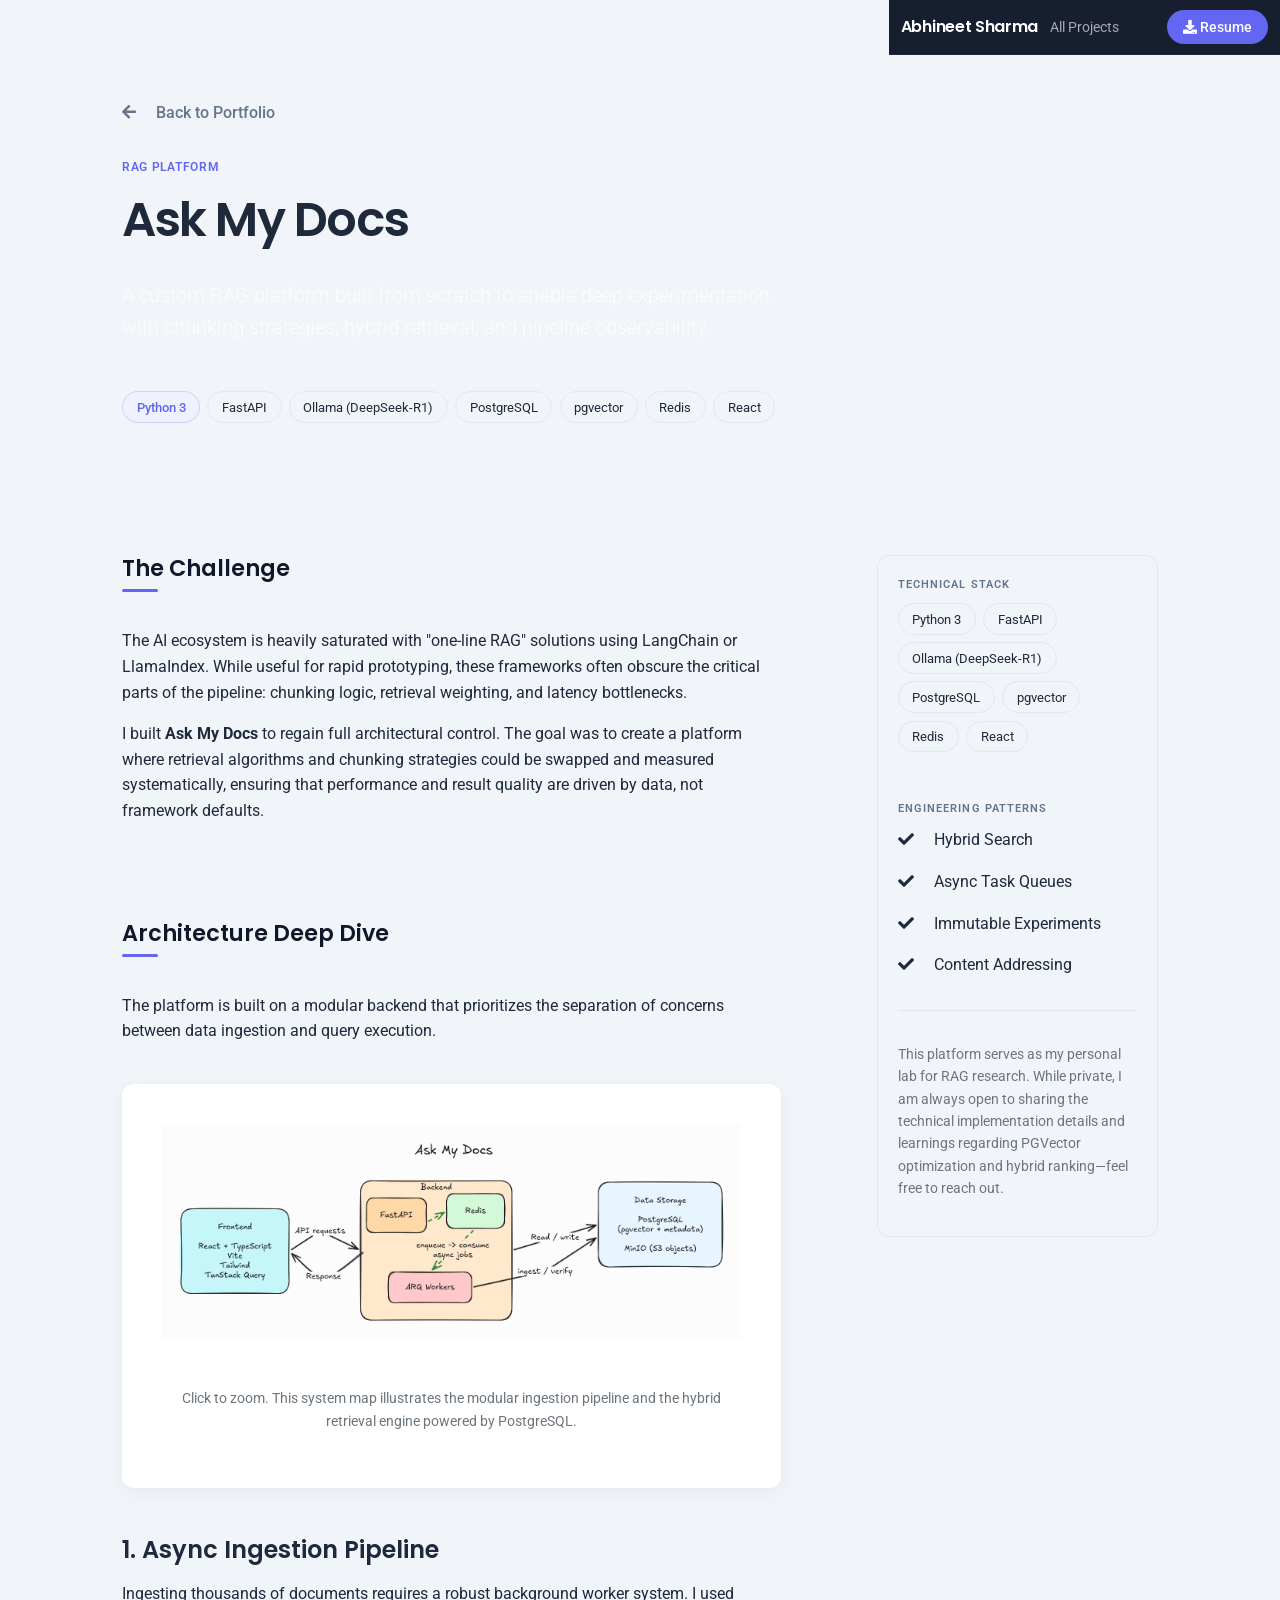
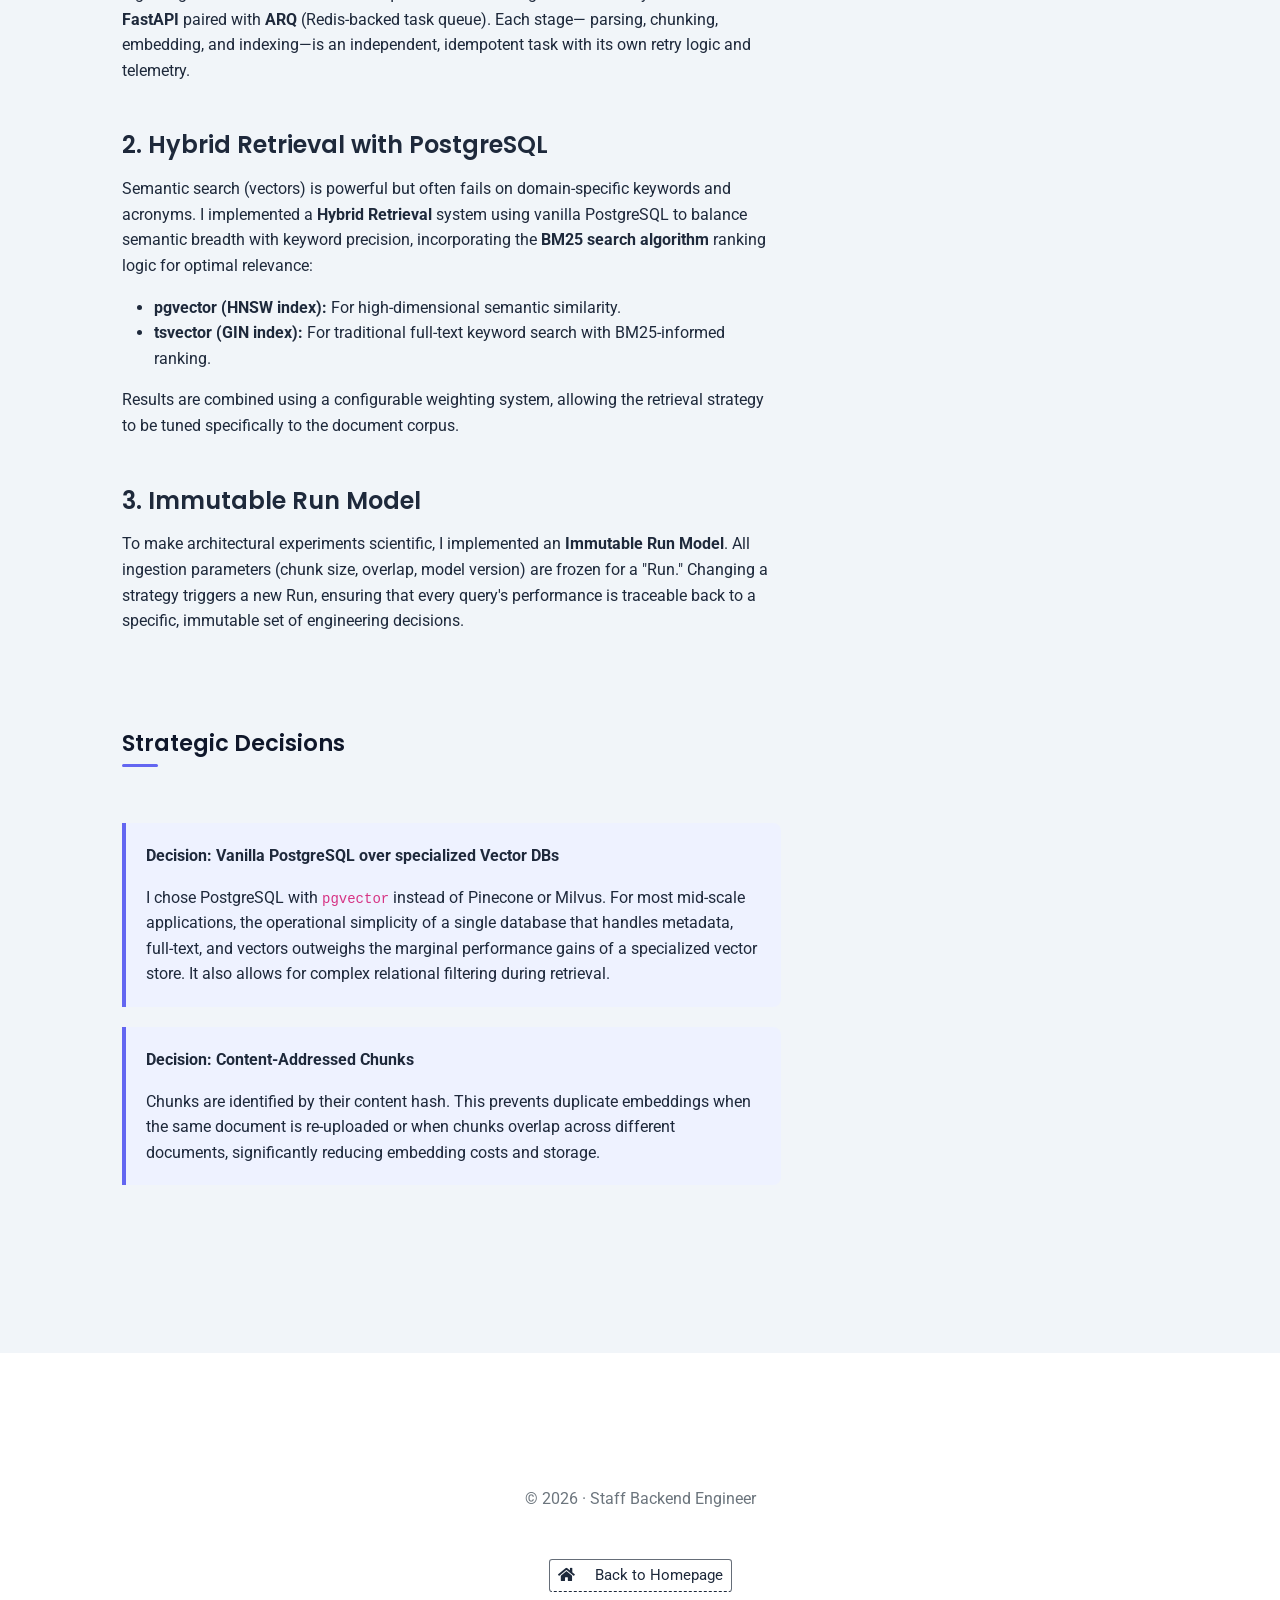
==== projects/ask-my-docs.html @ 699f12a5 "Revamp website: multi-page project deep dives, strategic tech radar, and authoritative case studies" ====
<!DOCTYPE html>
<html lang="en-US">
<head>
  <meta charset="UTF-8" />
  <meta http-equiv="X-UA-Compatible" content="IE=edge" />
  <meta name="viewport" content="width=device-width, initial-scale=1" />
  <meta name="description" content="Ask My Docs — A custom RAG platform built for reproducible retrieval experiments without the overhead of heavy frameworks." />
  <title>Ask My Docs — Abhineet Sharma</title>
  
  <link rel="icon" type="image/jpeg" href="../images/Avatar.jpg" />
  <link rel="apple-touch-icon" href="../images/Avatar.jpg" />

  <!-- Fonts -->
  <link rel="preconnect" href="https://fonts.gstatic.com" crossorigin="anonymous" />
  <link rel="stylesheet" href="https://fonts.googleapis.com/css2?family=Poppins:wght@600&family=Roboto:wght@300;400;500;700&display=swap" />

  <!-- Stylesheets -->
  <link href="../css/font-awesome/css/all.min.css" rel="stylesheet" />
  <link href="../css/bootstrap.min.css" rel="stylesheet" />
  <link href="../css/aos.css" rel="stylesheet" />
  <link href="../css/main.css" rel="stylesheet" />
  <link href="../css/site.css" rel="stylesheet" />

  <style>
    .project-hero {
      padding: 100px 0 60px;
      background: var(--bg-alt);
      border-bottom: 1px solid var(--border-color);
    }
    .architecture-diagram {
      background: white;
      border-radius: 12px;
      padding: 40px;
      margin: 40px 0;
      border: 1px solid var(--border-color);
      text-align: center;
      box-shadow: 0 4px 20px rgba(0,0,0,0.05);
    }
    .zoomable-img {
      cursor: zoom-in;
      transition: opacity 0.2s;
      max-width: 100%;
      background-color: #fcfcfc; /* Off-white background */
      padding: 15px;
      border-radius: 8px;
    }
    .zoomable-img:hover {
      opacity: 0.9;
    }
    .img-overlay {
      position: fixed;
      top: 0; left: 0; width: 100%; height: 100%;
      background: rgba(0,0,0,0.9);
      z-index: 2000;
      display: none;
      cursor: zoom-out;
      align-items: center;
      justify-content: center;
      padding: 40px;
    }
    .img-overlay.active { display: flex; }
    .img-overlay img {
      max-width: 95vw;
      max-height: 95vh;
      object-fit: contain;
      box-shadow: 0 10px 50px rgba(0,0,0,0.5);
      border-radius: 8px;
      background-color: #fcfcfc; /* Off-white background for zoomed version */
      padding: 20px;
    }
    .decision-log {
      background: var(--accent-pale);
      border-left: 4px solid var(--accent);
      padding: 20px;
      border-radius: 0 8px 8px 0;
      margin: 20px 0;
    }
    .back-nav {
      margin-bottom: 2rem;
    }
    .back-link {
      color: var(--text-muted);
      text-decoration: none;
      font-weight: 500;
      transition: color 0.2s;
    }
    .back-link:hover {
      color: var(--accent);
    }
  </style>
</head>

<body id="top">
  <div id="overlay" class="img-overlay">
    <img id="overlay-img" src="" alt="Zoomed Architecture Diagram">
  </div>

  <!-- ===== Navigation ===== -->
  <nav class="site-nav d-print-none" aria-label="Main navigation">
    <div class="container">
      <div class="d-flex align-items-center justify-content-between">
        <a href="../index.html" class="nav-brand">Abhineet Sharma</a>
        <div class="d-flex align-items-center gap-3">
            <a href="../index.html#projects" class="nav-link-item">All Projects</a>
            <a href="../files/abhineet-resume.pdf" target="_blank" class="nav-link-item nav-cta">
                <i class="fas fa-download" aria-hidden="true"></i> Resume
            </a>
        </div>
      </div>
    </div>
  </nav>

  <!-- ===== Project Hero ===== -->
  <header class="project-hero">
    <div class="container">
      <nav class="back-nav" data-aos="fade-up">
        <a href="../index.html#projects" class="back-link">
          <i class="fas fa-arrow-left me-2"></i> Back to Portfolio
        </a>
      </nav>
      <div class="row align-items-center">
        <div class="col-lg-8" data-aos="fade-right">
          <p class="project-kicker mb-2">RAG Platform</p>
          <h1 class="hero-name mb-3">Ask My Docs</h1>
          <p class="hero-tagline" style="font-size: 1.25rem;">
            A custom RAG platform built from scratch to enable deep experimentation with chunking strategies, 
            hybrid retrieval, and pipeline observability.
          </p>
          <div class="skill-chips mt-4">
            <span class="chip featured">Python 3</span>
            <span class="chip">FastAPI</span>
            <span class="chip">Ollama (DeepSeek-R1)</span>
            <span class="chip">PostgreSQL</span>
            <span class="chip">pgvector</span>
            <span class="chip">Redis</span>
            <span class="chip">React</span>
          </div>
        </div>
      </div>
    </div>
  </header>

  <main class="section">
    <div class="container">
      <div class="row g-5">
        
        <!-- Main Content -->
        <div class="col-lg-8">
          
          <section id="problem" class="mb-5" data-aos="fade-up">
            <h2 class="section-title" style="text-align: left; margin-left: 0;">The Challenge</h2>
            <p>
              The AI ecosystem is heavily saturated with "one-line RAG" solutions using LangChain or LlamaIndex. While 
              useful for rapid prototyping, these frameworks often obscure the critical parts of the pipeline: 
              chunking logic, retrieval weighting, and latency bottlenecks.
            </p>
            <p>
              I built <strong>Ask My Docs</strong> to regain full architectural control. The goal was to create 
              a platform where retrieval algorithms and chunking strategies could be swapped and measured 
              systematically, ensuring that performance and result quality are driven by data, not framework defaults.
            </p>
          </section>

          <section id="architecture" class="mb-5" data-aos="fade-up">
            <h2 class="section-title" style="text-align: left; margin-left: 0;">Architecture Deep Dive</h2>
            <p>
              The platform is built on a modular backend that prioritizes the separation of concerns between 
              data ingestion and query execution.
            </p>
            
            <div class="architecture-diagram">
              <img src="../images/ask-my-docs-architecture.png" id="arch-img" alt="Ask My Docs Architecture - Ingestion & Retrieval Pipeline" class="zoomable-img img-fluid rounded">
              <p class="text-muted small mt-4">Click to zoom. This system map illustrates the modular ingestion pipeline and the hybrid retrieval engine powered by PostgreSQL.</p>
            </div>

            <h3 class="h4 mt-4">1. Async Ingestion Pipeline</h3>
            <p>
              Ingesting thousands of documents requires a robust background worker system. I used 
              <strong>FastAPI</strong> paired with <strong>ARQ</strong> (Redis-backed task queue). Each stage—
              parsing, chunking, embedding, and indexing—is an independent, idempotent task with its 
              own retry logic and telemetry.
            </p>

            <h3 class="h4 mt-4">2. Hybrid Retrieval with PostgreSQL</h3>
            <p>
              Semantic search (vectors) is powerful but often fails on domain-specific keywords and acronyms. 
              I implemented a <strong>Hybrid Retrieval</strong> system using vanilla PostgreSQL to balance 
              semantic breadth with keyword precision, incorporating the <strong>BM25 search algorithm</strong> 
              ranking logic for optimal relevance:
            </p>
            <ul>
              <li><strong>pgvector (HNSW index):</strong> For high-dimensional semantic similarity.</li>
              <li><strong>tsvector (GIN index):</strong> For traditional full-text keyword search with BM25-informed ranking.</li>
            </ul>
            <p>
              Results are combined using a configurable weighting system, allowing the retrieval strategy to 
              be tuned specifically to the document corpus.
            </p>

            <h3 class="h4 mt-4">3. Immutable Run Model</h3>
            <p>
              To make architectural experiments scientific, I implemented an <strong>Immutable Run Model</strong>. 
              All ingestion parameters (chunk size, overlap, model version) are frozen for a "Run." Changing 
              a strategy triggers a new Run, ensuring that every query's performance is traceable back to a 
              specific, immutable set of engineering decisions.
            </p>
          </section>

          <section id="decisions" class="mb-5" data-aos="fade-up">
            <h2 class="section-title" style="text-align: left; margin-left: 0;">Strategic Decisions</h2>
            
            <div class="decision-log">
              <strong>Decision: Vanilla PostgreSQL over specialized Vector DBs</strong>
              <p class="mb-0 mt-2">
                I chose PostgreSQL with <code>pgvector</code> instead of Pinecone or Milvus. For most 
                mid-scale applications, the operational simplicity of a single database that handles 
                metadata, full-text, and vectors outweighs the marginal performance gains of a specialized 
                vector store. It also allows for complex relational filtering during retrieval.
              </p>
            </div>

            <div class="decision-log">
              <strong>Decision: Content-Addressed Chunks</strong>
              <p class="mb-0 mt-2">
                Chunks are identified by their content hash. This prevents duplicate embeddings when 
                the same document is re-uploaded or when chunks overlap across different documents, 
                significantly reducing embedding costs and storage.
              </p>
            </div>
          </section>

        </div>

        <!-- Sidebar -->
        <div class="col-lg-4">
          <div class="featured-project-meta-box sticky-top" style="top: 100px;">
            <p class="featured-project-meta-label">Technical Stack</p>
            <div class="skill-chips mb-4">
              <span class="chip">Python 3</span>
              <span class="chip">FastAPI</span>
              <span class="chip">Ollama (DeepSeek-R1)</span>
              <span class="chip">PostgreSQL</span>
              <span class="chip">pgvector</span>
              <span class="chip">Redis</span>
              <span class="chip">React</span>
            </div>

            <p class="featured-project-meta-label">Engineering Patterns</p>
            <ul class="list-unstyled">
              <li class="mb-2"><i class="fas fa-check text-accent me-2"></i> Hybrid Search</li>
              <li class="mb-2"><i class="fas fa-check text-accent me-2"></i> Async Task Queues</li>
              <li class="mb-2"><i class="fas fa-check text-accent me-2"></i> Immutable Experiments</li>
              <li class="mb-2"><i class="fas fa-check text-accent me-2"></i> Content Addressing</li>
            </ul>

            <hr />
            
            <p class="text-muted small">
              This platform serves as my personal lab for RAG research. While private, I am 
              always open to sharing the technical implementation details and learnings 
              regarding PGVector optimization and hybrid ranking—feel free to reach out.
            </p>
          </div>
        </div>

      </div>
    </div>
  </main>

  <!-- ===== Footer ===== -->
  <footer class="section-alt py-5">
    <div class="container text-center">
      <p class="footer-name">Abhineet Sharma</p>
      <p class="text-muted">&copy; 2026 &middot; Staff Backend Engineer</p>
      <a href="../index.html" class="btn btn-outline-secondary btn-sm mt-3">
        <i class="fas fa-home me-2"></i> Back to Homepage
      </a>
    </div>
  </footer>

  <!-- Scripts -->
  <script src="../scripts/bootstrap.bundle.min.js"></script>
  <script src="../scripts/aos.js"></script>
  <script>
    AOS.init({ duration: 800, once: true });
    
    // Theme sync (since this is a subpage)
    (function() {
      var stored = localStorage.getItem('theme');
      var prefersDark = window.matchMedia('(prefers-color-scheme: dark)').matches;
      var isDark = stored ? stored === 'dark' : prefersDark;
      document.documentElement.setAttribute('data-theme', isDark ? 'dark' : 'light');
    })();
    // Zoom functionality
    (function() {
      const img = document.getElementById('arch-img');
      const overlay = document.getElementById('overlay');
      const overlayImg = document.getElementById('overlay-img');
      
      if (img && overlay && overlayImg) {
        img.addEventListener('click', function() {
          overlayImg.src = this.src;
          overlay.classList.add('active');
          document.body.style.overflow = 'hidden'; // Prevent scrolling
        });
        
        overlay.addEventListener('click', function() {
          overlay.classList.remove('active');
          document.body.style.overflow = ''; // Restore scrolling
        });
      }
    })();
  </script>

</body>
</html>
---- css/main.css ----
/* ============================================================
   Abhineet Sharma — Resume
   Built on AWS
   ============================================================ */

/* ------ Design Tokens ------ */
:root {
  --primary:      #0f172a;
  --accent:       #6366f1;
  --accent-light: #818cf8;
  --accent-pale:  #eef2ff;
  --text:         #1e293b;
  --text-muted:   #64748b;
  --bg:           #f1f5f9;
  --white:        #ffffff;
  --border:       #e2e8f0;
  --shadow-sm:    0 1px 3px rgba(0,0,0,.08), 0 1px 2px rgba(0,0,0,.06);
  --shadow:       0 4px 6px -1px rgba(0,0,0,.07), 0 2px 4px -2px rgba(0,0,0,.05);
  --shadow-lg:    0 10px 15px -3px rgba(0,0,0,.1), 0 4px 6px -4px rgba(0,0,0,.05);
  --radius:       12px;
  --radius-sm:    8px;
}

/* ------ Base ------ */
*, *::before, *::after { box-sizing: border-box; }

html { scroll-behavior: smooth; }

body {
  font-family: 'Roboto', system-ui, sans-serif;
  color: var(--text);
  background: var(--bg);
  line-height: 1.6;
  -webkit-font-smoothing: antialiased;
}

/* ------ Navigation ------ */
.site-nav {
  position: sticky;
  top: 0;
  z-index: 1000;
  background: rgba(15, 23, 42, .97);
  backdrop-filter: blur(12px);
  -webkit-backdrop-filter: blur(12px);
  border-bottom: 1px solid rgba(255,255,255,.06);
  padding: .65rem 0;
}

.nav-brand {
  font-family: 'Poppins', sans-serif;
  font-weight: 600;
  font-size: 1rem;
  color: #fff;
  text-decoration: none;
  letter-spacing: -.02em;
}
.nav-brand:hover { color: var(--accent-light); }

.site-nav .navbar-toggler {
  border-color: rgba(255,255,255,.2);
  padding: .25rem .5rem;
}
.site-nav .navbar-toggler-icon {
  background-image: url("data:image/svg+xml,%3csvg xmlns='http://www.w3.org/2000/svg' viewBox='0 0 30 30'%3e%3cpath stroke='rgba(255,255,255,0.75)' stroke-linecap='round' stroke-miterlimit='10' stroke-width='2' d='M4 7h22M4 15h22M4 23h22'/%3e%3c/svg%3e");
}

.nav-link-item {
  color: rgba(255,255,255,.62);
  text-decoration: none;
  font-size: .875rem;
  padding: .35rem .75rem;
  border-radius: 6px;
  transition: color .15s, background .15s;
  display: inline-block;
}
.nav-link-item:hover { color: #fff; background: rgba(255,255,255,.08); }

.nav-cta {
  background: var(--accent) !important;
  color: #fff !important;
  border-radius: 50px !important;
  padding: .35rem 1rem !important;
  font-weight: 500 !important;
  margin-left: .25rem;
}
.nav-cta:hover { background: var(--accent-light) !important; }

/* ------ Hero ------ */
.hero {
  background: linear-gradient(135deg, #0f172a 0%, #1a1840 55%, #0f172a 100%);
  position: relative;
  padding: 5.5rem 0 4.5rem;
  overflow: hidden;
  color: #fff;
}

.hero::after {
  content: '';
  position: absolute;
  inset: 0;
  background: radial-gradient(ellipse at 68% 50%, rgba(99,102,241,.18) 0%, transparent 62%);
  pointer-events: none;
}

.hero-eyebrow {
  font-size: .75rem;
  font-weight: 500;
  letter-spacing: .12em;
  text-transform: uppercase;
  color: var(--accent-light);
  margin-bottom: .9rem;
}

.hero-name {
  font-family: 'Poppins', sans-serif;
  font-size: clamp(2rem, 5vw, 3rem);
  font-weight: 600;
  letter-spacing: -.03em;
  line-height: 1.15;
  margin-bottom: .75rem;
}

.hero-tagline {
  font-size: 1.05rem;
  color: rgba(255,255,255,.72);
  margin-bottom: .6rem;
  font-weight: 300;
}
.accent-text { color: var(--accent-light); font-weight: 500; }

.hero-location {
  font-size: .87rem;
  color: rgba(255,255,255,.45);
  margin-bottom: 0;
}
.hero-email {
  color: rgba(255,255,255,.62);
  text-decoration: none;
  border-bottom: 1px dashed rgba(255,255,255,.25);
  transition: color .15s;
}
.hero-email:hover { color: var(--accent-light); }

.hero-buttons { display: flex; gap: .75rem; flex-wrap: wrap; margin-top: 2rem; }

.btn-accent {
  display: inline-flex;
  align-items: center;
  gap: .45rem;
  background: var(--accent);
  color: #fff;
  border: none;
  padding: .6rem 1.5rem;
  border-radius: 50px;
  font-size: .9rem;
  font-weight: 500;
  text-decoration: none;
  transition: background .2s, transform .15s;
}
.btn-accent:hover { background: var(--accent-light); color: #fff; transform: translateY(-1px); }

.btn-ghost {
  display: inline-flex;
  align-items: center;
  gap: .45rem;
  background: transparent;
  color: rgba(255,255,255,.8);
  border: 1px solid rgba(255,255,255,.22);
  padding: .6rem 1.5rem;
  border-radius: 50px;
  font-size: .9rem;
  font-weight: 400;
  text-decoration: none;
  transition: border-color .2s, color .2s, transform .15s;
}
.btn-ghost:hover { border-color: rgba(255,255,255,.65); color: #fff; transform: translateY(-1px); }

.hero-social { display: flex; gap: .75rem; margin-top: 1.75rem; }
.hero-social a {
  width: 36px; height: 36px;
  border-radius: 50%;
  background: rgba(255,255,255,.07);
  border: 1px solid rgba(255,255,255,.1);
  color: rgba(255,255,255,.55);
  display: flex; align-items: center; justify-content: center;
  font-size: .88rem;
  text-decoration: none;
  transition: background .2s, color .2s, border-color .2s;
}
.hero-social a:hover { background: var(--accent); border-color: var(--accent); color: #fff; }

.hero-photo {
  width: 210px;
  height: 210px;
  object-fit: cover;
  border-radius: 50%;
  border: 3px solid var(--accent);
  box-shadow: 0 0 0 10px rgba(99,102,241,.12), var(--shadow-lg);
}

/* ------ Sections ------ */
.section { padding: 4.5rem 0; }
.section-alt { background: var(--white); }

.section-title {
  font-family: 'Poppins', sans-serif;
  font-size: 1.4rem;
  font-weight: 600;
  color: var(--primary);
  margin-bottom: 2.25rem;
  padding-bottom: .65rem;
  position: relative;
  display: inline-block;
}
.section-title::after {
  content: '';
  position: absolute;
  bottom: 0; left: 0;
  width: 36px; height: 3px;
  background: var(--accent);
  border-radius: 2px;
}

.section-intro {
  max-width: 720px;
  color: var(--text-muted);
  font-size: .95rem;
  line-height: 1.75;
  margin: -1rem 0 1.75rem;
}

/* ------ About ------ */
.about-text {
  font-size: .975rem;
  color: var(--text);
  line-height: 1.85;
  margin: 0;
}

.mantra-card {
  border-left: 3px solid var(--accent);
  margin: 1.35rem 0 0;
  padding: .15rem 0 .15rem 1rem;
}

.mantra-card blockquote {
  color: var(--primary);
  font-family: 'Poppins', sans-serif;
  font-size: .98rem;
  line-height: 1.6;
  margin: 0;
}

.stat-badge {
  background: var(--accent-pale);
  border: 1px solid rgba(99,102,241,.14);
  border-radius: var(--radius);
  padding: 1.25rem 1rem;
  text-align: center;
}
.stat-num {
  font-family: 'Poppins', sans-serif;
  font-size: 1.9rem;
  font-weight: 600;
  color: var(--accent);
  line-height: 1;
}
.stat-label {
  font-size: .7rem;
  color: var(--text-muted);
  margin-top: .3rem;
  text-transform: uppercase;
  letter-spacing: .06em;
}

/* ------ Brand / Principles ------ */
.brand-section { background: var(--bg); }

.principle-card {
  background: var(--white);
  border: 1px solid var(--border);
  border-radius: var(--radius);
  padding: 1.25rem;
  min-height: 100%;
  box-shadow: var(--shadow);
}

.principle-title {
  font-family: 'Poppins', sans-serif;
  font-size: .95rem;
  font-weight: 600;
  color: var(--primary);
  margin: 0 0 .45rem;
}

.principle-text {
  color: var(--text-muted);
  font-size: .84rem;
  line-height: 1.65;
  margin: 0;
}

/* ------ Skills ------ */
.skill-group { margin-bottom: 1.5rem; }
.skill-group:last-child { margin-bottom: 0; }

.skill-group-label {
  font-size: .7rem;
  font-weight: 500;
  letter-spacing: .1em;
  text-transform: uppercase;
  color: var(--text-muted);
  margin-bottom: .75rem;
}

.skill-chips { display: flex; flex-wrap: wrap; gap: .45rem; }

.chip {
  display: inline-flex;
  align-items: center;
  padding: .28rem .85rem;
  border-radius: 50px;
  font-size: .82rem;
  border: 1px solid var(--border);
  background: var(--bg);
  color: var(--text);
  transition: border-color .15s, color .15s;
}
.chip:hover { border-color: var(--accent); color: var(--accent); }
.chip.featured {
  background: var(--accent-pale);
  border-color: rgba(99,102,241,.22);
  color: var(--accent);
  font-weight: 500;
}

/* ------ Strategic Tech Radar ------ */
.radar-card {
  background: var(--white);
  border: 1px solid var(--border);
  border-top: 4px solid var(--accent);
  border-radius: var(--radius);
  padding: 1.5rem;
  height: 100%;
  box-shadow: var(--shadow);
  transition: transform .2s, box-shadow .2s;
  display: flex;
  flex-direction: column;
}
.radar-card:hover { transform: translateY(-3px); box-shadow: var(--shadow-lg); }

.radar-header {
  display: flex;
  align-items: center;
  gap: .65rem;
  margin-bottom: .75rem;
}
.radar-header i { font-size: 1.15rem; }
.radar-header h3 {
  font-family: 'Poppins', sans-serif;
  font-size: 1rem;
  font-weight: 600;
  margin: 0;
  letter-spacing: .05em;
}

.radar-desc {
  font-size: .82rem;
  color: var(--text-muted);
  line-height: 1.5;
  margin-bottom: 1.15rem;
  flex-grow: 1;
}

.radar-card.adopt { border-top-color: #10b981; }
.radar-card.adopt i { color: #10b981; }
.radar-card.trial { border-top-color: var(--accent); }
.radar-card.trial i { color: var(--accent); }
.radar-card.assess { border-top-color: #f59e0b; }
.radar-card.assess i { color: #f59e0b; }
.radar-card.hold { border-top-color: #ef4444; }
.radar-card.hold i { color: #ef4444; }

/* Dark mode overrides */
[data-theme="dark"] .radar-card {
  background: var(--white);
  border-color: var(--border);
}

[data-theme="dark"] .radar-card.adopt { border-top-color: #34d399; }
[data-theme="dark"] .radar-card.trial { border-top-color: var(--accent); }
[data-theme="dark"] .radar-card.assess { border-top-color: #fbbf24; }
[data-theme="dark"] .radar-card.hold { border-top-color: #f87171; }

/* ------ Timeline ------ */
.experience-summary {
  max-width: 900px;
  margin: -1rem 0 2rem;
}

.experience-summary p {
  color: var(--text-muted);
  font-size: .95rem;
  line-height: 1.75;
  margin: 0 0 .9rem;
}

.experience-chips {
  display: flex;
  flex-wrap: wrap;
  gap: .45rem;
}

.timeline {
  position: relative;
  padding-left: 2.25rem;
}
.timeline::before {
  content: '';
  position: absolute;
  left: .45rem;
  top: .75rem;
  bottom: 0;
  width: 2px;
  background: var(--border);
  border-radius: 1px;
}

.tl-item { position: relative; margin-bottom: 1.75rem; }
.tl-item:last-child { margin-bottom: 0; }

.tl-item::before {
  content: '';
  position: absolute;
  left: -1.875rem;
  top: 1.1rem;
  width: 10px; height: 10px;
  border-radius: 50%;
  background: var(--accent);
  border: 2px solid var(--bg);
  box-shadow: 0 0 0 2px var(--accent);
  z-index: 1;
}

.tl-card {
  background: var(--white);
  border: 1px solid var(--border);
  border-radius: var(--radius);
  padding: 1.5rem;
  box-shadow: var(--shadow);
  transition: box-shadow .2s, transform .2s;
}
.tl-card:hover { box-shadow: var(--shadow-lg); transform: translateY(-1px); }

.tl-role {
  font-family: 'Poppins', sans-serif;
  font-size: 1rem;
  font-weight: 600;
  color: var(--primary);
  margin-bottom: .1rem;
}
.tl-company {
  font-size: .9rem;
  font-weight: 500;
  color: var(--accent);
  margin-bottom: .3rem;
}
.domain-pill {
  display: inline-flex;
  align-items: center;
  vertical-align: middle;
  margin-left: .4rem;
  padding: .08rem .48rem;
  border-radius: 50px;
  border: 1px solid rgba(99,102,241,.18);
  background: var(--accent-pale);
  color: var(--accent);
  font-size: .66rem;
  font-family: 'Roboto', system-ui, sans-serif;
  font-weight: 500;
  line-height: 1.4;
  white-space: nowrap;
}
.tl-date {
  font-size: .78rem;
  color: var(--text-muted);
  margin-bottom: .6rem;
  display: flex;
  align-items: center;
  flex-wrap: wrap;
  gap: .35rem;
}
.tl-desc {
  font-size: .88rem;
  color: var(--text-muted);
  margin-bottom: .8rem;
  line-height: 1.6;
}

.badge-current {
  display: inline-block;
  background: rgba(16,185,129,.1);
  color: #059669;
  border: 1px solid rgba(16,185,129,.2);
  border-radius: 50px;
  font-size: .68rem;
  font-weight: 500;
  padding: .12rem .6rem;
  letter-spacing: .04em;
}

.tl-highlights {
  list-style: none;
  padding: 0;
  margin: 0;
}
.tl-highlights li {
  position: relative;
  padding-left: 1.2rem;
  font-size: .875rem;
  color: var(--text);
  margin-bottom: .4rem;
  line-height: 1.55;
}
.tl-highlights li::before {
  content: '';
  position: absolute;
  left: 0;
  top: .58rem;
  width: 5px; height: 5px;
  border-radius: 50%;
  background: var(--accent);
}

/* ------ Selected Work ------ */
.work-card {
  background: var(--white);
  border: 1px solid var(--border);
  border-radius: var(--radius);
  padding: 1.35rem;
  height: 100%;
  box-shadow: var(--shadow);
  transition: box-shadow .2s, transform .2s;
}
.work-card:hover { box-shadow: var(--shadow-lg); transform: translateY(-2px); }

.work-kicker {
  color: var(--accent);
  font-size: .68rem;
  font-weight: 600;
  letter-spacing: .08em;
  text-transform: uppercase;
  margin: 0 0 .55rem;
}

.work-title {
  font-family: 'Poppins', sans-serif;
  color: var(--primary);
  font-size: .98rem;
  line-height: 1.45;
  margin: 0 0 .65rem;
}

.work-text {
  color: var(--text-muted);
  font-size: .86rem;
  line-height: 1.65;
  margin: 0;
}

/* ------ Private Projects ------ */
.project-card {
  background: var(--white);
  border: 1px solid var(--border);
  border-radius: var(--radius);
  padding: 1.1rem 1.15rem;
  box-shadow: var(--shadow);
  height: 100%;
}

.project-head {
  display: flex;
  align-items: center;
  justify-content: space-between;
  gap: .75rem;
  margin-bottom: .55rem;
}

.project-kicker {
  color: var(--accent);
  font-size: .72rem;
  font-weight: 600;
  letter-spacing: .06em;
  text-transform: uppercase;
  margin: 0;
}

.private-badge {
  display: inline-flex;
  align-items: center;
  padding: .12rem .5rem;
  border-radius: 999px;
  border: 1px solid rgba(148,163,184,.25);
  background: rgba(148,163,184,.08);
  color: var(--text-muted);
  font-size: .68rem;
  font-weight: 500;
  white-space: nowrap;
}

.project-title {
  font-family: 'Poppins', sans-serif;
  font-size: .98rem;
  color: var(--primary);
  line-height: 1.45;
  margin: 0 0 .55rem;
}

.project-text {
  color: var(--text-muted);
  font-size: .86rem;
  line-height: 1.65;
  margin: 0 0 .7rem;
}

.project-meta {
  color: var(--text-muted);
  font-size: .74rem;
  line-height: 1.5;
  margin: 0;
}

/* Previous roles */
.prev-roles-card { background: var(--bg); }

.prev-role {
  display: flex;
  align-items: baseline;
  justify-content: space-between;
  gap: 1rem;
  padding: .55rem 0;
  border-bottom: 1px solid var(--border);
}
.prev-role:first-of-type { padding-top: 0; }
.prev-role:last-child { border-bottom: none; padding-bottom: 0; }

.prev-role-info { flex: 1; min-width: 0; }
.prev-role-title { font-size: .875rem; font-weight: 500; color: var(--text); }
.prev-role-company { font-size: .82rem; color: var(--text-muted); }
.prev-role-period { font-size: .77rem; color: var(--text-muted); white-space: nowrap; }

/* ------ Education ------ */
.edu-card {
  background: var(--white);
  border: 1px solid var(--border);
  border-radius: var(--radius);
  padding: 1.5rem;
  box-shadow: var(--shadow);
}

.edu-icon {
  width: 40px; height: 40px;
  border-radius: var(--radius-sm);
  background: var(--accent-pale);
  color: var(--accent);
  display: flex; align-items: center; justify-content: center;
  font-size: 1rem;
  margin-bottom: 1rem;
}

.edu-degree {
  font-family: 'Poppins', sans-serif;
  font-size: .975rem;
  font-weight: 600;
  color: var(--primary);
  margin-bottom: .2rem;
}
.edu-school { font-size: .875rem; color: var(--accent); font-weight: 500; margin-bottom: .2rem; }
.edu-period { font-size: .77rem; color: var(--text-muted); margin-bottom: .75rem; }
.edu-desc { font-size: .875rem; color: var(--text-muted); line-height: 1.65; margin-bottom: 1rem; }

/* Thesis */
.thesis-card {
  background: linear-gradient(135deg, var(--accent-pale) 0%, var(--white) 100%);
  border: 1px solid rgba(99,102,241,.18);
  border-left: 4px solid var(--accent);
  border-radius: var(--radius);
  padding: 1.5rem;
}
.thesis-label {
  font-size: .68rem;
  text-transform: uppercase;
  letter-spacing: .1em;
  color: var(--accent);
  font-weight: 500;
  margin-bottom: .5rem;
}
.thesis-title {
  font-family: 'Poppins', sans-serif;
  font-size: .95rem;
  font-weight: 600;
  color: var(--primary);
  margin-bottom: .6rem;
  line-height: 1.45;
}
.thesis-desc {
  font-size: .84rem;
  color: var(--text-muted);
  line-height: 1.65;
  margin-bottom: .85rem;
}
.thesis-link {
  font-size: .82rem;
  color: var(--accent);
  text-decoration: none;
  font-weight: 500;
}
.thesis-link:hover { color: var(--accent-light); }

/* ------ Footer ------ */
footer {
  background: var(--primary);
  padding: 2.5rem 0;
  text-align: center;
}
.footer-name {
  font-family: 'Poppins', sans-serif;
  font-size: 1.05rem;
  font-weight: 600;
  color: #fff;
  margin-bottom: .6rem;
}
.footer-social { display: flex; justify-content: center; gap: .75rem; margin-bottom: 1.25rem; }
.footer-social a {
  width: 34px; height: 34px;
  border-radius: 50%;
  background: rgba(255,255,255,.07);
  border: 1px solid rgba(255,255,255,.1);
  color: rgba(255,255,255,.5);
  display: flex; align-items: center; justify-content: center;
  font-size: .85rem;
  text-decoration: none;
  transition: background .2s, color .2s, border-color .2s;
}
.footer-social a:hover { background: var(--accent); border-color: var(--accent); color: #fff; }
.footer-copy { font-size: .78rem; color: rgba(255,255,255,.28); }
.footer-copy .credit { color: var(--accent-light); }

/* ------ Writing / Blog Cards ------ */
.writing-summary {
  display: flex;
  align-items: stretch;
  flex-wrap: wrap;
  gap: .85rem;
  margin-bottom: 1.25rem;
}

.writing-summary-item {
  background: var(--white);
  border: 1px solid var(--border);
  border-radius: var(--radius-sm);
  padding: .85rem 1rem;
  box-shadow: var(--shadow-sm);
}

.writing-summary-label {
  display: block;
  font-size: .68rem;
  color: var(--text-muted);
  text-transform: uppercase;
  letter-spacing: .08em;
  margin-bottom: .25rem;
}

.writing-summary-item strong {
  font-family: 'Poppins', sans-serif;
  color: var(--accent);
  font-size: 1.55rem;
  line-height: 1;
}

.writing-summary-tags {
  flex: 1;
  min-width: min(100%, 320px);
}

.tag-count {
  opacity: .65;
  margin-left: .15rem;
}

.post-card {
  background: var(--white);
  border: 1px solid var(--border);
  border-radius: var(--radius);
  padding: 1.25rem 1.5rem;
  box-shadow: var(--shadow);
  transition: box-shadow .2s, transform .2s;
  display: flex;
  flex-direction: column;
  height: 100%;
}
.post-card:hover { box-shadow: var(--shadow-lg); transform: translateY(-2px); }

.post-title {
  font-family: 'Poppins', sans-serif;
  font-size: .95rem;
  font-weight: 600;
  color: var(--primary);
  margin-bottom: .5rem;
  line-height: 1.4;
  text-decoration: none;
  display: block;
}
.post-title:hover { color: var(--accent); }

.post-meta {
  font-size: .75rem;
  color: var(--text-muted);
  display: flex;
  align-items: center;
  gap: .6rem;
  margin-bottom: .75rem;
  flex-wrap: wrap;
}
.post-meta i { font-size: .7rem; }

.post-summary {
  font-size: .82rem;
  color: var(--text-muted);
  line-height: 1.6;
  margin-bottom: .6rem;
  flex-grow: 1;
}

.post-ai-credit {
  font-size: .65rem;
  color: var(--text-muted);
  opacity: .6;
  display: flex;
  align-items: center;
  gap: .3rem;
  margin-top: .4rem;
}

.post-tags { display: flex; flex-wrap: wrap; gap: .35rem; margin-top: auto; padding-top: .75rem; }
.post-tag {
  font-size: .7rem;
  padding: .15rem .6rem;
  border-radius: 50px;
  background: var(--accent-pale);
  color: var(--accent);
  border: 1px solid rgba(99,102,241,.15);
}

.writing-cta {
  font-size: .875rem;
  color: var(--accent);
  text-decoration: none;
  font-weight: 500;
  display: inline-flex;
  align-items: center;
  gap: .4rem;
  margin-top: 1.75rem;
}
.writing-cta:hover { color: var(--accent-light); }

/* ------ Career Timeline (horizontal) ------ */
.career-tl-wrap {
  overflow-x: auto;
  -webkit-overflow-scrolling: touch;
  margin-bottom: 3rem;
}

.career-tl {
  position: relative;
  min-width: 600px;
  height: 130px;
}

.career-tl::before {
  content: '';
  position: absolute;
  left: 0; right: 0;
  top: 50%;
  height: 2px;
  background: linear-gradient(to right, rgba(99,102,241,.2), var(--accent));
  transform: translateY(-50%);
}

.ct-node {
  position: absolute;
  top: 0; bottom: 0;
  transform: translateX(-50%);
  display: flex;
  flex-direction: column;
  align-items: center;
  justify-content: center;
}

.ct-dot {
  width: 10px; height: 10px;
  border-radius: 50%;
  background: var(--accent);
  border: 2px solid var(--white);
  box-shadow: 0 0 0 2px var(--accent);
  flex-shrink: 0;
  z-index: 2;
}

.ct-dot.ct-edu {
  background: var(--white);
  border-color: var(--accent);
}

.ct-above {
  height: 50px;
  display: flex;
  flex-direction: column;
  justify-content: flex-end;
  align-items: center;
  text-align: center;
  white-space: nowrap;
  padding-bottom: 7px;
}

.ct-below {
  height: 50px;
  display: flex;
  flex-direction: column;
  justify-content: flex-start;
  align-items: center;
  text-align: center;
  white-space: nowrap;
  padding-top: 7px;
}

.ct-co {
  font-size: .72rem;
  font-weight: 600;
  color: var(--primary);
  line-height: 1.3;
  display: block;
}

.ct-yr {
  font-size: .62rem;
  color: var(--text-muted);
  display: block;
}

/* ------ Now (Currently Learning) ------ */
.now-card {
  background: var(--white);
  border: 1px solid var(--border);
  border-radius: var(--radius);
  padding: 1.35rem;
  height: 100%;
  box-shadow: var(--shadow);
  display: flex;
  flex-direction: column;
  gap: .65rem;
  transition: box-shadow .2s, transform .2s;
}
.now-card:hover { box-shadow: var(--shadow-lg); transform: translateY(-2px); }

.now-icon-wrap {
  width: 38px; height: 38px;
  border-radius: var(--radius-sm);
  background: var(--accent-pale);
  color: var(--accent);
  display: flex; align-items: center; justify-content: center;
  font-size: .95rem;
  flex-shrink: 0;
}

.now-topic {
  font-family: 'Poppins', sans-serif;
  font-size: .92rem;
  font-weight: 600;
  color: var(--primary);
  margin: 0;
  line-height: 1.4;
}

.now-text {
  font-size: .84rem;
  color: var(--text-muted);
  line-height: 1.65;
  margin: 0;
  flex-grow: 1;
}

.now-output {
  display: flex;
  flex-wrap: wrap;
  gap: .35rem;
  padding-top: .25rem;
  margin-top: auto;
}

.now-pill {
  font-size: .68rem;
  font-weight: 500;
  padding: .15rem .6rem;
  border-radius: 50px;
  background: rgba(99,102,241,.08);
  color: var(--accent);
  border: 1px solid rgba(99,102,241,.15);
}

.now-updated {
  font-size: .78rem;
  color: var(--text-muted);
  margin: 0;
}

/* ------ Featured Projects ------ */
.featured-project-card {
  background: var(--white);
  border: 1px solid var(--border);
  border-left: 4px solid var(--accent);
  border-radius: var(--radius);
  padding: 2rem;
  box-shadow: var(--shadow);
  transition: box-shadow .2s;
}
.featured-project-card:hover { box-shadow: var(--shadow-lg); }

.featured-project-title {
  font-family: 'Poppins', sans-serif;
  font-size: 1.25rem;
  font-weight: 600;
  color: var(--primary);
  margin: 0 0 .7rem;
  line-height: 1.3;
}

.featured-project-lead {
  font-size: .93rem;
  color: var(--text-muted);
  line-height: 1.75;
  margin-bottom: 1.25rem;
}

.featured-project-section-label {
  font-size: .68rem;
  font-weight: 600;
  text-transform: uppercase;
  letter-spacing: .1em;
  color: var(--text-muted);
  margin: 0 0 .65rem;
}

.featured-project-meta-box {
  background: var(--bg);
  border: 1px solid var(--border);
  border-radius: var(--radius);
  padding: 1.25rem;
}

.featured-project-meta-label {
  font-size: .68rem;
  font-weight: 600;
  text-transform: uppercase;
  letter-spacing: .1em;
  color: var(--text-muted);
  margin: 0 0 .6rem;
}

/* ------ Print ------ */
.print-header { padding: 1rem 0 .5rem; }
.print-header h1 { font-size: 1.5rem; margin-bottom: .25rem; }
.print-header p { font-size: .82rem; color: #555; margin-bottom: .15rem; }

@media print {
  body { background: #fff; }
  .section { padding: 1.5rem 0; }
  .section-alt { background: #fff; }
  .tl-card, .edu-card { box-shadow: none; border: 1px solid #ddd; }
  .tl-card:hover, .edu-card:hover { transform: none; }
  .stat-badge { background: #f5f5f5; border: 1px solid #ddd; }
  .thesis-card { background: #fafafa; }
}

/* ------ Responsive ------ */
@media (max-width: 991px) {
  .hero-photo { width: 170px; height: 170px; }
}

@media (max-width: 767px) {
  .hero { padding: 3.5rem 0 3rem; }
  .hero-photo { width: 140px; height: 140px; }
  .section { padding: 3rem 0; }
  .timeline { padding-left: 1.75rem; }
  .tl-item::before { left: -1.5rem; }
  .timeline::before { left: .35rem; }
}

@media (max-width: 575px) {
  .hero-buttons { flex-direction: column; align-items: flex-start; }
  .btn-accent, .btn-ghost { width: 100%; justify-content: center; }
}

/* ------ Dark Mode Toggle ------ */
.dark-toggle {
  width: 32px; height: 32px;
  border-radius: 50%;
  border: 1px solid rgba(255,255,255,.18);
  background: rgba(255,255,255,.06);
  color: rgba(255,255,255,.6);
  display: inline-flex;
  align-items: center;
  justify-content: center;
  font-size: .82rem;
  cursor: pointer;
  transition: background .2s, color .2s, border-color .2s;
  padding: 0;
}
.dark-toggle:hover { background: rgba(255,255,255,.14); color: #fff; }

/* ------ Dark Mode Theme ------ */
[data-theme="dark"] {
  --primary:      #e2e8f0;
  --accent:       #818cf8;
  --accent-light: #a5b4fc;
  --accent-pale:  rgba(99,102,241,.12);
  --text:         #cbd5e1;
  --text-muted:   #94a3b8;
  --bg:           #0f172a;
  --white:        #1e293b;
  --border:       #334155;
  --shadow-sm:    0 1px 3px rgba(0,0,0,.4), 0 1px 2px rgba(0,0,0,.3);
  --shadow:       0 4px 6px -1px rgba(0,0,0,.35), 0 2px 4px -2px rgba(0,0,0,.25);
  --shadow-lg:    0 10px 15px -3px rgba(0,0,0,.5), 0 4px 6px -4px rgba(0,0,0,.3);
}

[data-theme="dark"] body { background: var(--bg); color: var(--text); }

[data-theme="dark"] .section-alt { background: var(--white); }

[data-theme="dark"] .chip {
  background: var(--bg);
  border-color: var(--border);
  color: var(--text);
}
[data-theme="dark"] .chip.featured {
  background: var(--accent-pale);
  border-color: rgba(129,140,248,.25);
  color: var(--accent);
}

[data-theme="dark"] .tl-card,
[data-theme="dark"] .edu-card,
[data-theme="dark"] .post-card,
[data-theme="dark"] .repo-card,
[data-theme="dark"] .github-summary-card {
  background: var(--white);
  border-color: var(--border);
}

[data-theme="dark"] .tl-item::before {
  border-color: var(--bg);
}

[data-theme="dark"] .career-tl::before {
  background: linear-gradient(to right, rgba(129,140,248,.15), var(--accent));
}

[data-theme="dark"] .ct-dot {
  border-color: var(--bg);
}
[data-theme="dark"] .ct-dot.ct-edu {
  background: var(--bg);
  border-color: var(--accent);
}

[data-theme="dark"] .stat-badge {
  background: var(--accent-pale);
  border-color: rgba(129,140,248,.2);
}

[data-theme="dark"] .thesis-card {
  background: linear-gradient(135deg, var(--accent-pale) 0%, var(--white) 100%);
  border-color: rgba(129,140,248,.2);
}

[data-theme="dark"] .contact-input {
  background: var(--bg);
  border-color: var(--border);
  color: var(--text);
}
[data-theme="dark"] .contact-input:focus {
  border-color: var(--accent);
  background: var(--bg);
  color: var(--text);
}
[data-theme="dark"] .contact-input::placeholder { color: var(--text-muted); }

[data-theme="dark"] .form-label { color: var(--text); }

[data-theme="dark"] footer {
  background: #0a0f1e;
}
[data-theme="dark"] .footer-name { color: #fff; }
[data-theme="dark"] .footer-social a { color: rgba(255,255,255,.65); }
[data-theme="dark"] .footer-copy { color: rgba(255,255,255,.35); }

/* ------ GitHub Repos ------ */
.github-summary-card {
  background: var(--white);
  border: 1px solid var(--border);
  border-left: 4px solid var(--accent);
  border-radius: var(--radius);
  padding: 1.25rem 1.5rem;
  font-size: .9rem;
  color: var(--text);
  line-height: 1.6;
}

.github-projects-heading {
  font-family: 'Poppins', sans-serif;
  font-size: 1rem;
  font-weight: 600;
  color: var(--text-muted);
  text-transform: uppercase;
  letter-spacing: .07em;
}

.repo-card {
  background: var(--white);
  border: 1px solid var(--border);
  border-radius: var(--radius);
  padding: 1.25rem 1.5rem;
  box-shadow: var(--shadow);
  height: 100%;
  transition: box-shadow .2s, transform .2s;
  display: flex;
  flex-direction: column;
}
.repo-card:hover { box-shadow: var(--shadow-lg); transform: translateY(-2px); }

.repo-name {
  font-family: 'Poppins', sans-serif;
  font-size: .92rem;
  font-weight: 600;
  color: var(--primary);
  margin-bottom: .4rem;
  display: flex;
  align-items: center;
  gap: .4rem;
}
.repo-name a { color: inherit; text-decoration: none; }
.repo-name a:hover { color: var(--accent); }

.repo-private {
  font-size: .72rem;
  color: var(--text-muted);
}

.repo-desc {
  font-size: .82rem;
  color: var(--text-muted);
  line-height: 1.55;
  margin-bottom: .75rem;
  flex-grow: 1;
}

.repo-meta {
  display: flex;
  align-items: center;
  gap: .75rem;
  font-size: .75rem;
  color: var(--text-muted);
}

.repo-lang {
  display: flex;
  align-items: center;
  gap: .3rem;
}
.repo-lang-dot {
  width: 10px; height: 10px;
  border-radius: 50%;
  background: var(--accent);
  flex-shrink: 0;
}

/* ------ Contact Form ------ */
.contact-form { }

.contact-input {
  background: var(--white);
  border: 1px solid var(--border);
  border-radius: var(--radius-sm);
  color: var(--text);
  font-size: .9rem;
  padding: .65rem 1rem;
  width: 100%;
  transition: border-color .2s, box-shadow .2s;
}
.contact-input:focus {
  outline: none;
  border-color: var(--accent);
  box-shadow: 0 0 0 3px rgba(99,102,241,.12);
}
.contact-input::placeholder { color: var(--text-muted); }

textarea.contact-input { resize: vertical; min-height: 120px; }

.contact-status {
  border-radius: var(--radius-sm);
  padding: .65rem 1rem;
  font-size: .875rem;
  margin-bottom: 1rem;
}
.contact-status-ok {
  background: rgba(16,185,129,.1);
  border: 1px solid rgba(16,185,129,.25);
  color: #059669;
}
.contact-status-error {
  background: rgba(239,68,68,.08);
  border: 1px solid rgba(239,68,68,.2);
  color: #dc2626;
}

/* Honeypot — visually hidden but not display:none so bots don't skip it */
.hp-field {
  position: absolute;
  left: -9999px;
  top: -9999px;
  width: 1px;
  height: 1px;
  overflow: hidden;
  opacity: 0;
}

/* ============================================================
   Chat Widget
   ============================================================ */
#chat-widget {
  position: fixed;
  bottom: 1.5rem;
  right: 1.5rem;
  z-index: 1000;
}

#chat-toggle {
  width: 52px;
  height: 52px;
  border-radius: 50%;
  background: var(--accent);
  color: #fff;
  border: none;
  cursor: pointer;
  font-size: 1.25rem;
  box-shadow: var(--shadow-lg);
  display: flex;
  align-items: center;
  justify-content: center;
  transition: background .2s, transform .15s;
}
#chat-toggle:hover { background: var(--accent-light); transform: scale(1.08); }

#chat-panel {
  position: absolute;
  bottom: 0;
  right: 0;
  width: 360px;
  max-width: calc(100vw - 2rem);
  height: 520px;
  max-height: calc(100vh - 5rem);
  display: flex;
  flex-direction: column;
  background: var(--white);
  border: 1px solid var(--border);
  border-radius: var(--radius);
  box-shadow: var(--shadow-lg);
  overflow: hidden;
}

#chat-header {
  display: flex;
  align-items: center;
  justify-content: space-between;
  padding: .75rem 1rem;
  background: var(--accent);
  color: #fff;
  font-size: .875rem;
  font-weight: 600;
  gap: .5rem;
}
.chat-header-actions {
  display: flex;
  gap: .25rem;
}
#chat-header button {
  background: none;
  border: none;
  color: rgba(255,255,255,.8);
  cursor: pointer;
  padding: .25rem .4rem;
  border-radius: 4px;
  font-size: .85rem;
  line-height: 1;
  transition: color .15s, background .15s;
}
#chat-header button:hover { color: #fff; background: rgba(255,255,255,.15); }

#chat-disclaimer {
  font-size: .72rem;
  color: var(--text-muted);
  background: var(--accent-pale);
  padding: .4rem .85rem;
  border-bottom: 1px solid var(--border);
  display: flex;
  align-items: center;
  gap: .35rem;
}

#chat-messages {
  flex: 1;
  overflow-y: auto;
  padding: .85rem;
  display: flex;
  flex-direction: column;
  gap: .6rem;
}

.chat-msg {
  max-width: 82%;
  padding: .55rem .8rem;
  border-radius: 14px;
  font-size: .85rem;
  line-height: 1.5;
  white-space: pre-wrap;
  word-break: break-word;
}
.chat-msg-user {
  align-self: flex-end;
  background: var(--accent);
  color: #fff;
  border-bottom-right-radius: 4px;
}
.chat-msg-assistant {
  align-self: flex-start;
  background: var(--bg);
  color: var(--text);
  border: 1px solid var(--border);
  border-bottom-left-radius: 4px;
}

.chat-typing {
  display: flex;
  align-items: center;
  gap: 4px;
  padding: .55rem .85rem;
  min-height: 36px;
}
.chat-typing span {
  width: 7px;
  height: 7px;
  border-radius: 50%;
  background: var(--text-muted);
  animation: chatBounce 1.2s infinite ease-in-out;
}
.chat-typing span:nth-child(2) { animation-delay: .2s; }
.chat-typing span:nth-child(3) { animation-delay: .4s; }
@keyframes chatBounce {
  0%, 80%, 100% { transform: translateY(0); opacity: .4; }
  40%            { transform: translateY(-6px); opacity: 1; }
}

#chat-input-wrap {
  display: flex;
  align-items: flex-end;
  gap: .5rem;
  padding: .6rem .75rem;
  border-top: 1px solid var(--border);
  background: var(--white);
}
#chat-input {
  flex: 1;
  resize: none;
  border: 1px solid var(--border);
  border-radius: var(--radius-sm);
  padding: .5rem .75rem;
  font-size: .85rem;
  font-family: inherit;
  color: var(--text);
  background: var(--bg);
  outline: none;
  overflow-y: auto;
  max-height: 100px;
  line-height: 1.45;
  transition: border-color .2s;
}
#chat-input:focus { border-color: var(--accent); background: var(--white); }
#chat-send {
  width: 36px;
  height: 36px;
  flex-shrink: 0;
  border: none;
  border-radius: 50%;
  background: var(--accent);
  color: #fff;
  cursor: pointer;
  font-size: .85rem;
  display: flex;
  align-items: center;
  justify-content: center;
  transition: background .2s;
}
#chat-send:hover    { background: var(--accent-light); }
#chat-send:disabled { background: var(--border); cursor: not-allowed; }

/* Dark mode for Now + Projects */
[data-theme="dark"] .now-card,
[data-theme="dark"] .featured-project-card {
  background: var(--white);
  border-color: var(--border);
}
[data-theme="dark"] .featured-project-meta-box {
  background: var(--bg);
  border-color: var(--border);
}
[data-theme="dark"] .now-pill {
  background: rgba(129,140,248,.1);
  border-color: rgba(129,140,248,.2);
  color: var(--accent);
}

/* Dark mode */
[data-theme="dark"] #chat-panel {
  background: var(--white);
  border-color: var(--border);
}
[data-theme="dark"] #chat-input {
  background: var(--bg);
  color: var(--text);
  border-color: var(--border);
}
[data-theme="dark"] #chat-input:focus { background: var(--white); }
[data-theme="dark"] .chat-msg-assistant {
  background: var(--bg);
  border-color: var(--border);
}
---- css/site.css ----
html {
  scroll-behavior: smooth; }

.site-title {
  font-size: 1.25rem;
  line-height: 2.5rem; }

.nav-link {
  padding: 0;
  font-size: 1.25rem;
  line-height: 2.5rem;
  color: rgba(0, 0, 0, 0.5); }

.nav-link:hover,
.nav-link:focus,
.active .nav-link {
  color: rgba(0, 0, 0, 0.8); }

.nav-item + .nav-item {
  margin-left: 1rem; }

.cover {
  border-radius: 10px; }

.cover-bg {
  background-color: #4A89DC;
  background-image: url("data:image/svg+xml,%3Csvg xmlns='http://www.w3.org/2000/svg' width='100' height='100' viewBox='0 0 100 100'%3E%3Cg fill-rule='evenodd'%3E%3Cg fill='%23ffffff' fill-opacity='0.12'%3E%3Cpath opacity='.5' d='M96 [base64] 0v-9h-9v9h9zm-10 0v-9h-9v9h9zm-10 0v-9h-9v9h9zm-10 0v-9h-9v9h9zm-10 0v-9h-9v9h9zm-10 0v-9h-9v9h9zm-10 0v-9h-9v9h9zm-10 0v-9h-9v9h9zm-9-10h9v-9h-9v9zm10 0h9v-9h-9v9zm10 0h9v-9h-9v9zm10 0h9v-9h-9v9zm10 0h9v-9h-9v9zm10 0h9v-9h-9v9zm10 0h9v-9h-9v9zm10 0h9v-9h-9v9zm9-10v-9h-9v9h9zm-10 0v-9h-9v9h9zm-10 0v-9h-9v9h9zm-10 0v-9h-9v9h9zm-10 0v-9h-9v9h9zm-10 0v-9h-9v9h9zm-10 0v-9h-9v9h9zm-10 0v-9h-9v9h9zm-9-10h9v-9h-9v9zm10 0h9v-9h-9v9zm10 0h9v-9h-9v9zm10 0h9v-9h-9v9zm10 0h9v-9h-9v9zm10 0h9v-9h-9v9zm10 0h9v-9h-9v9zm10 0h9v-9h-9v9zm9-10v-9h-9v9h9zm-10 0v-9h-9v9h9zm-10 0v-9h-9v9h9zm-10 0v-9h-9v9h9zm-10 0v-9h-9v9h9zm-10 0v-9h-9v9h9zm-10 0v-9h-9v9h9zm-10 0v-9h-9v9h9zm-9-10h9v-9h-9v9zm10 0h9v-9h-9v9zm10 0h9v-9h-9v9zm10 0h9v-9h-9v9zm10 0h9v-9h-9v9zm10 0h9v-9h-9v9zm10 0h9v-9h-9v9zm10 0h9v-9h-9v9zm9-10v-9h-9v9h9zm-10 0v-9h-9v9h9zm-10 0v-9h-9v9h9zm-10 0v-9h-9v9h9zm-10 0v-9h-9v9h9zm-10 0v-9h-9v9h9zm-10 0v-9h-9v9h9zm-10 0v-9h-9v9h9zm-9-10h9v-9h-9v9zm10 0h9v-9h-9v9zm10 0h9v-9h-9v9zm10 0h9v-9h-9v9zm10 0h9v-9h-9v9zm10 0h9v-9h-9v9zm10 0h9v-9h-9v9zm10 0h9v-9h-9v9z'/%3E%3Cpath d='M6 5V0H5v5H0v1h5v94h1V6h94V5H6z'/%3E%3C/g%3E%3C/g%3E%3C/svg%3E");
  border-radius: 10px 10px 0 0; }

.avatar {
  max-width: 216px;
  max-height: 216px;
  margin-top: 20px;
  text-align: center;
  margin-left: auto;
  margin-right: auto; }

.avatar img {
  /* Safari 6.0 - 9.0 */
  filter: grayscale(100%); }

footer a:not(.nav-link) {
  color: inherit;
  border-bottom: 1px dashed;
  text-decoration: none;
  cursor: pointer; }

@media (min-width: 48em) {
  .site-title {
    float: left; }
  .site-nav {
    float: right; }
  .avatar {
    margin-bottom: -80px;
    margin-left: 0; } }
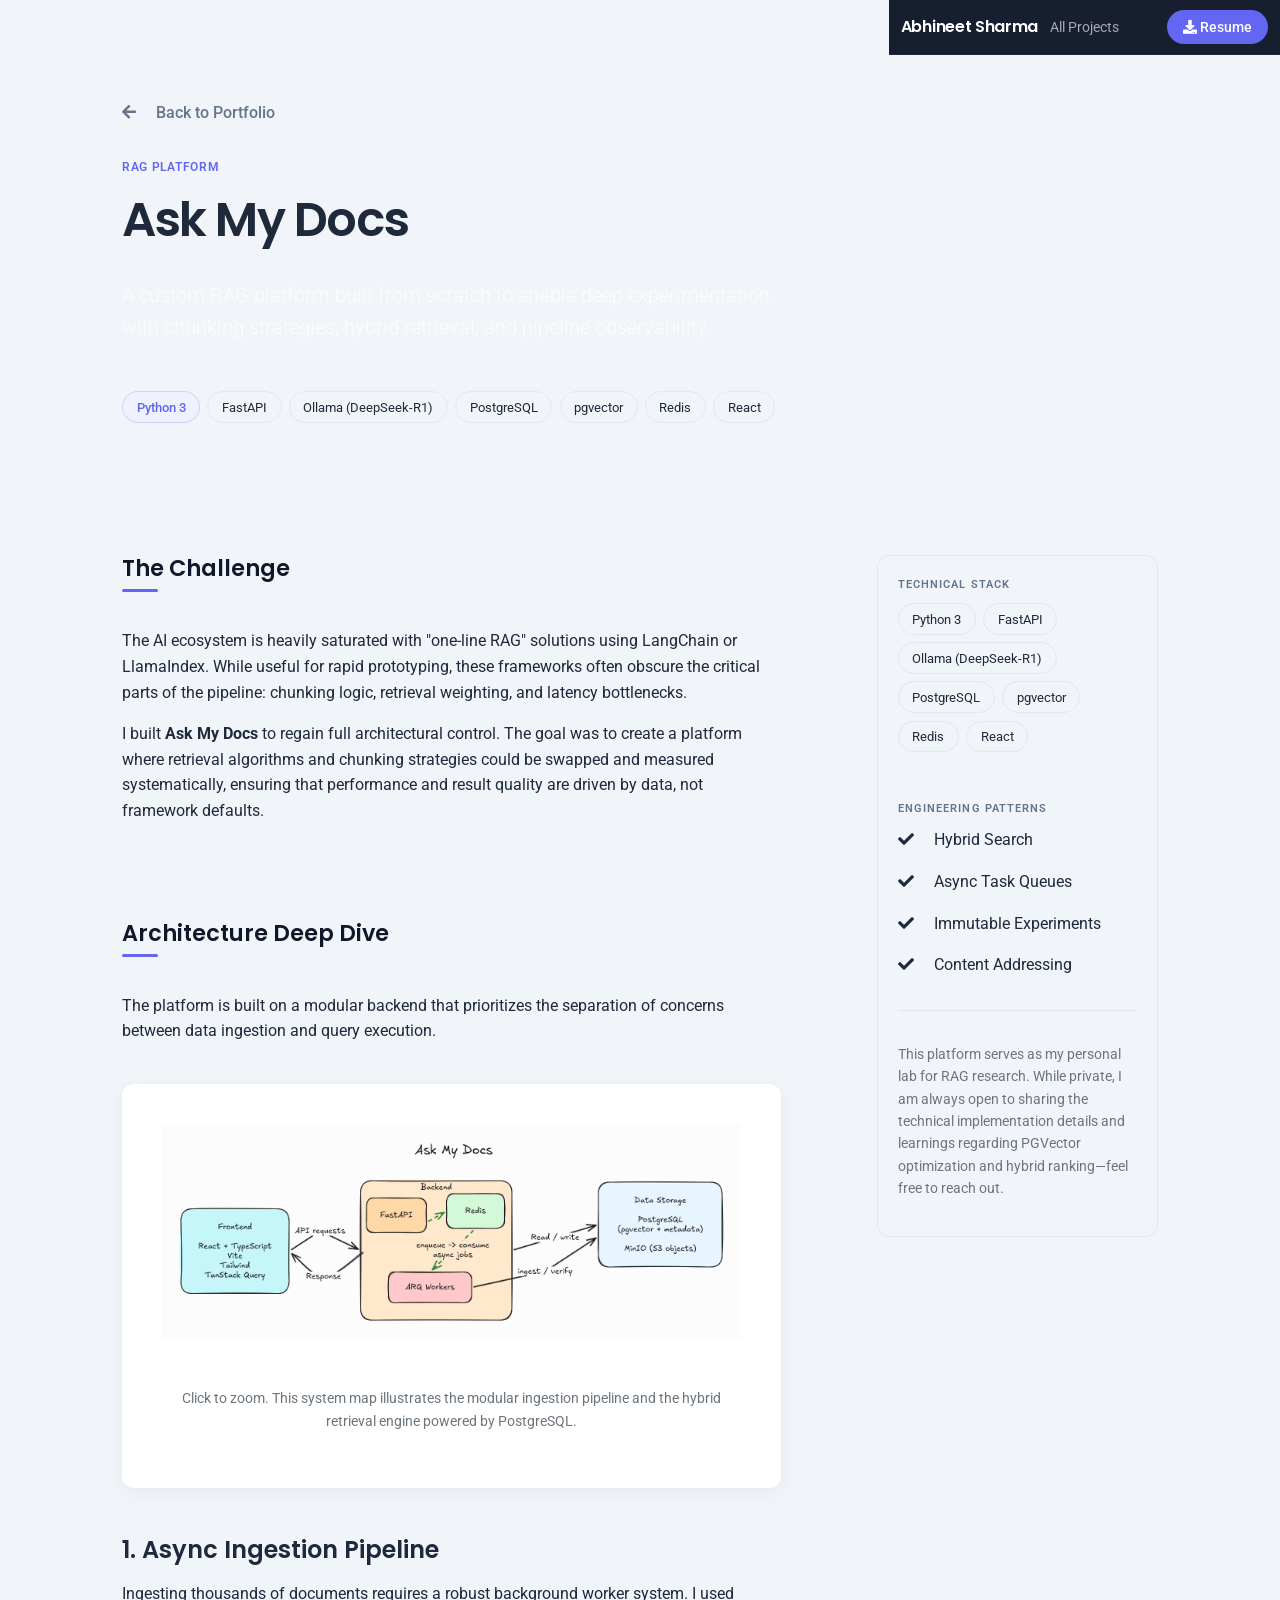
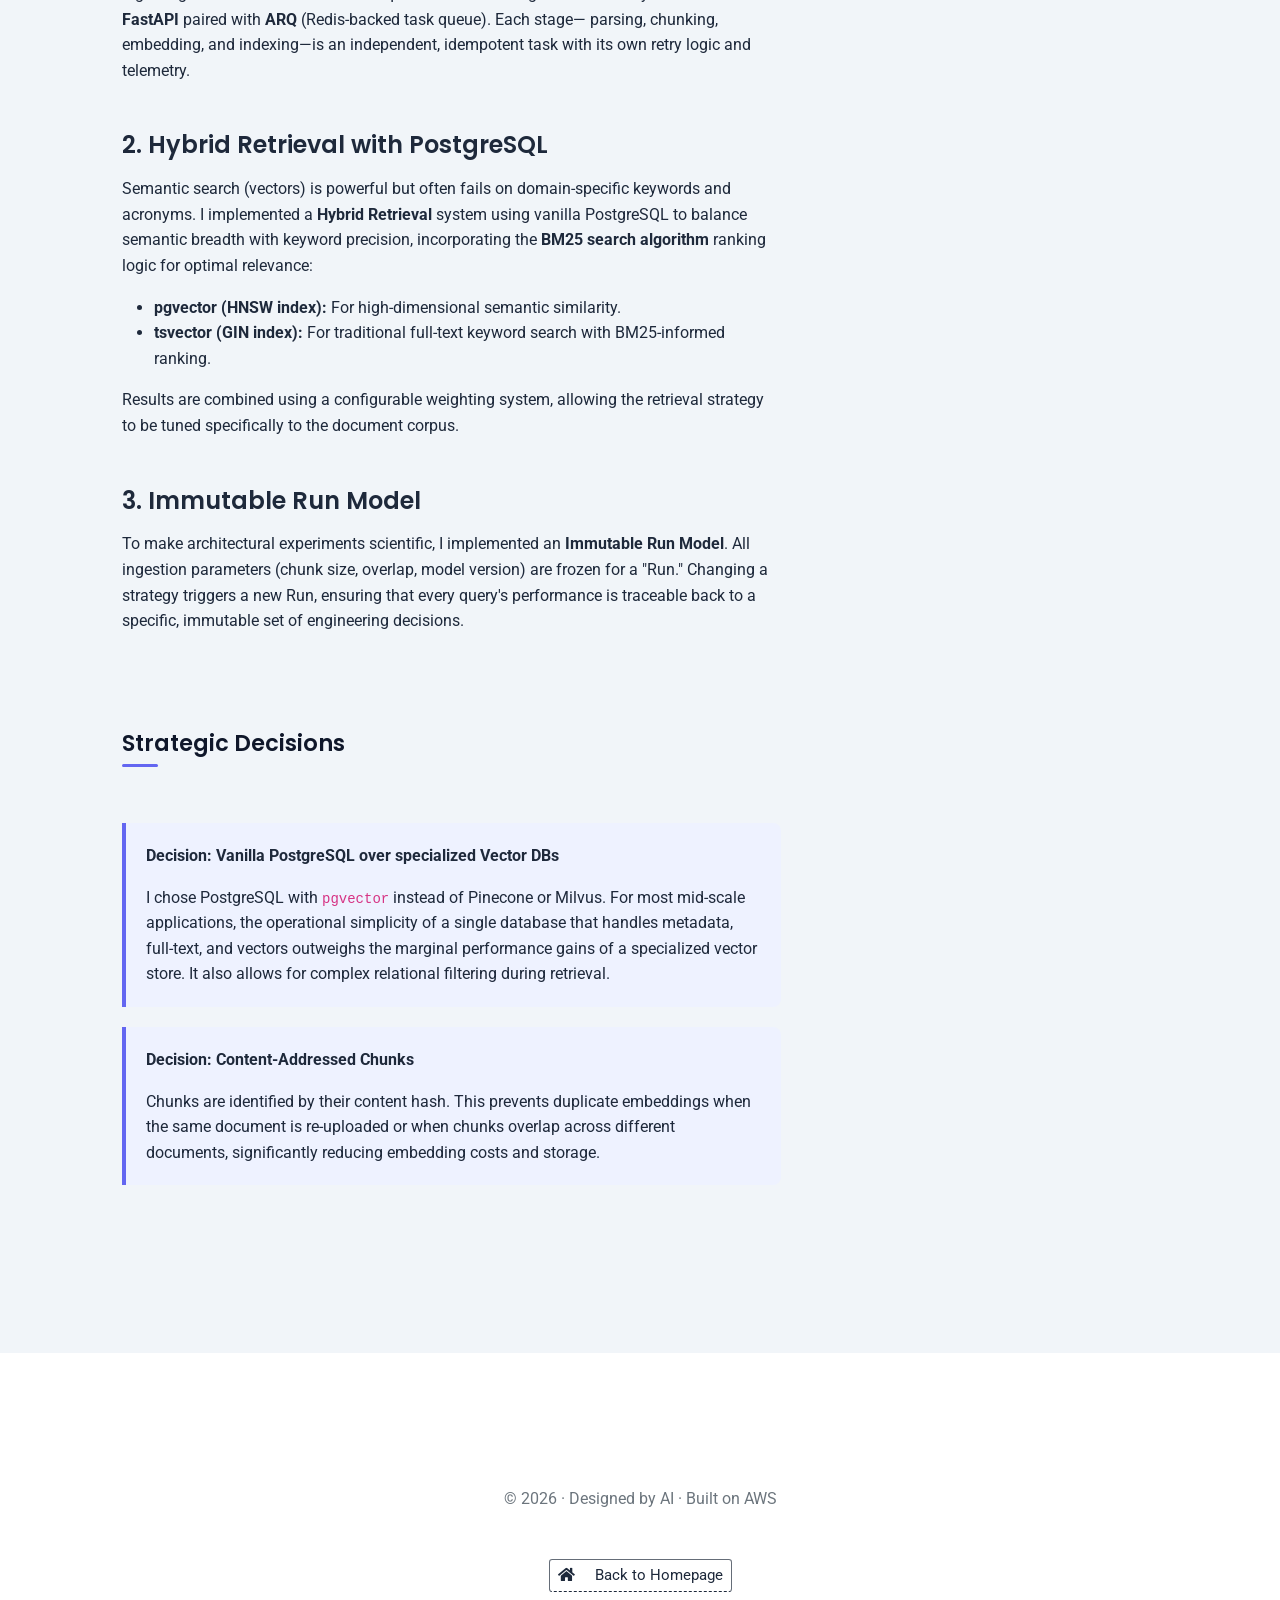
==== commit aadfa749: "Update site footer: Designed by AI · Built on AWS" ====
--- a/projects/ask-my-docs.html
+++ b/projects/ask-my-docs.html
@@ -271,7 +271,7 @@
   <footer class="section-alt py-5">
     <div class="container text-center">
       <p class="footer-name">Abhineet Sharma</p>
-      <p class="text-muted">&copy; 2026 &middot; Staff Backend Engineer</p>
+      <p class="text-muted">&copy; 2026 &middot; Designed by AI &middot; Built on AWS</p>
       <a href="../index.html" class="btn btn-outline-secondary btn-sm mt-3">
         <i class="fas fa-home me-2"></i> Back to Homepage
       </a>
